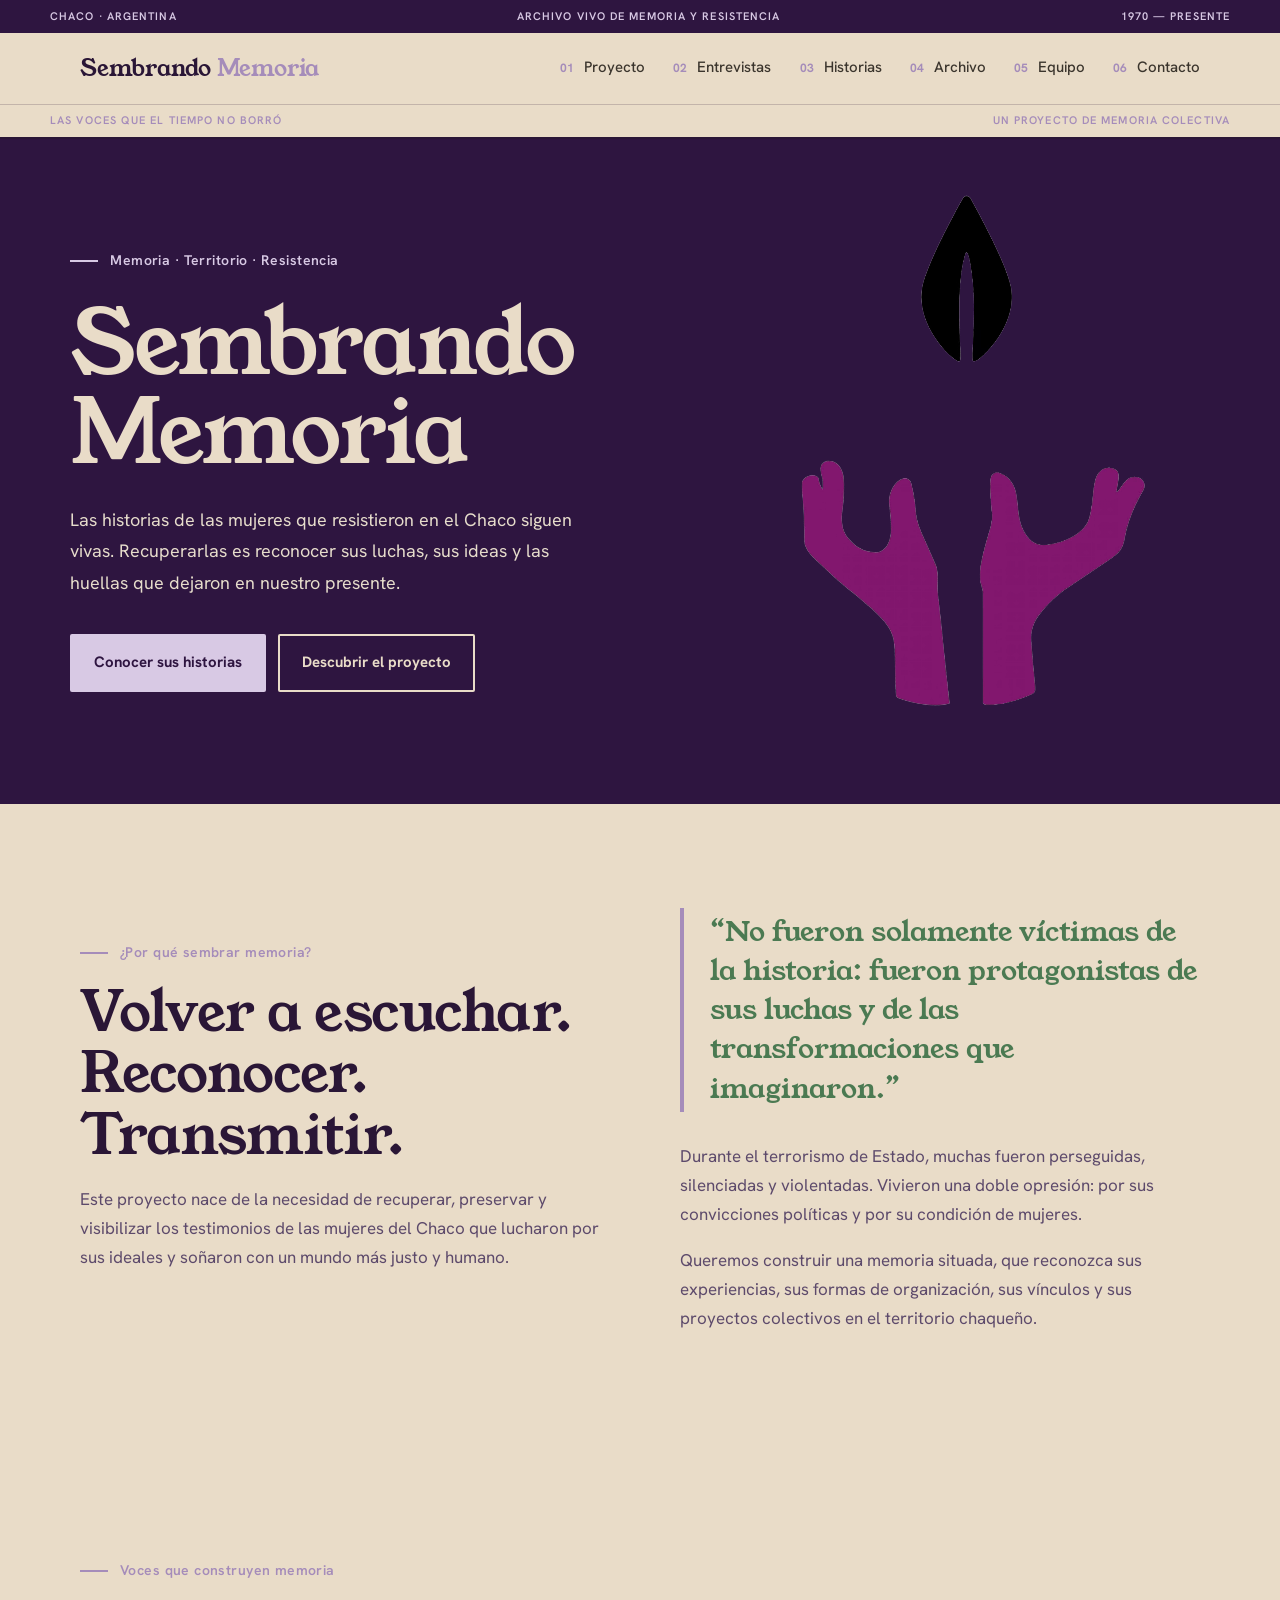
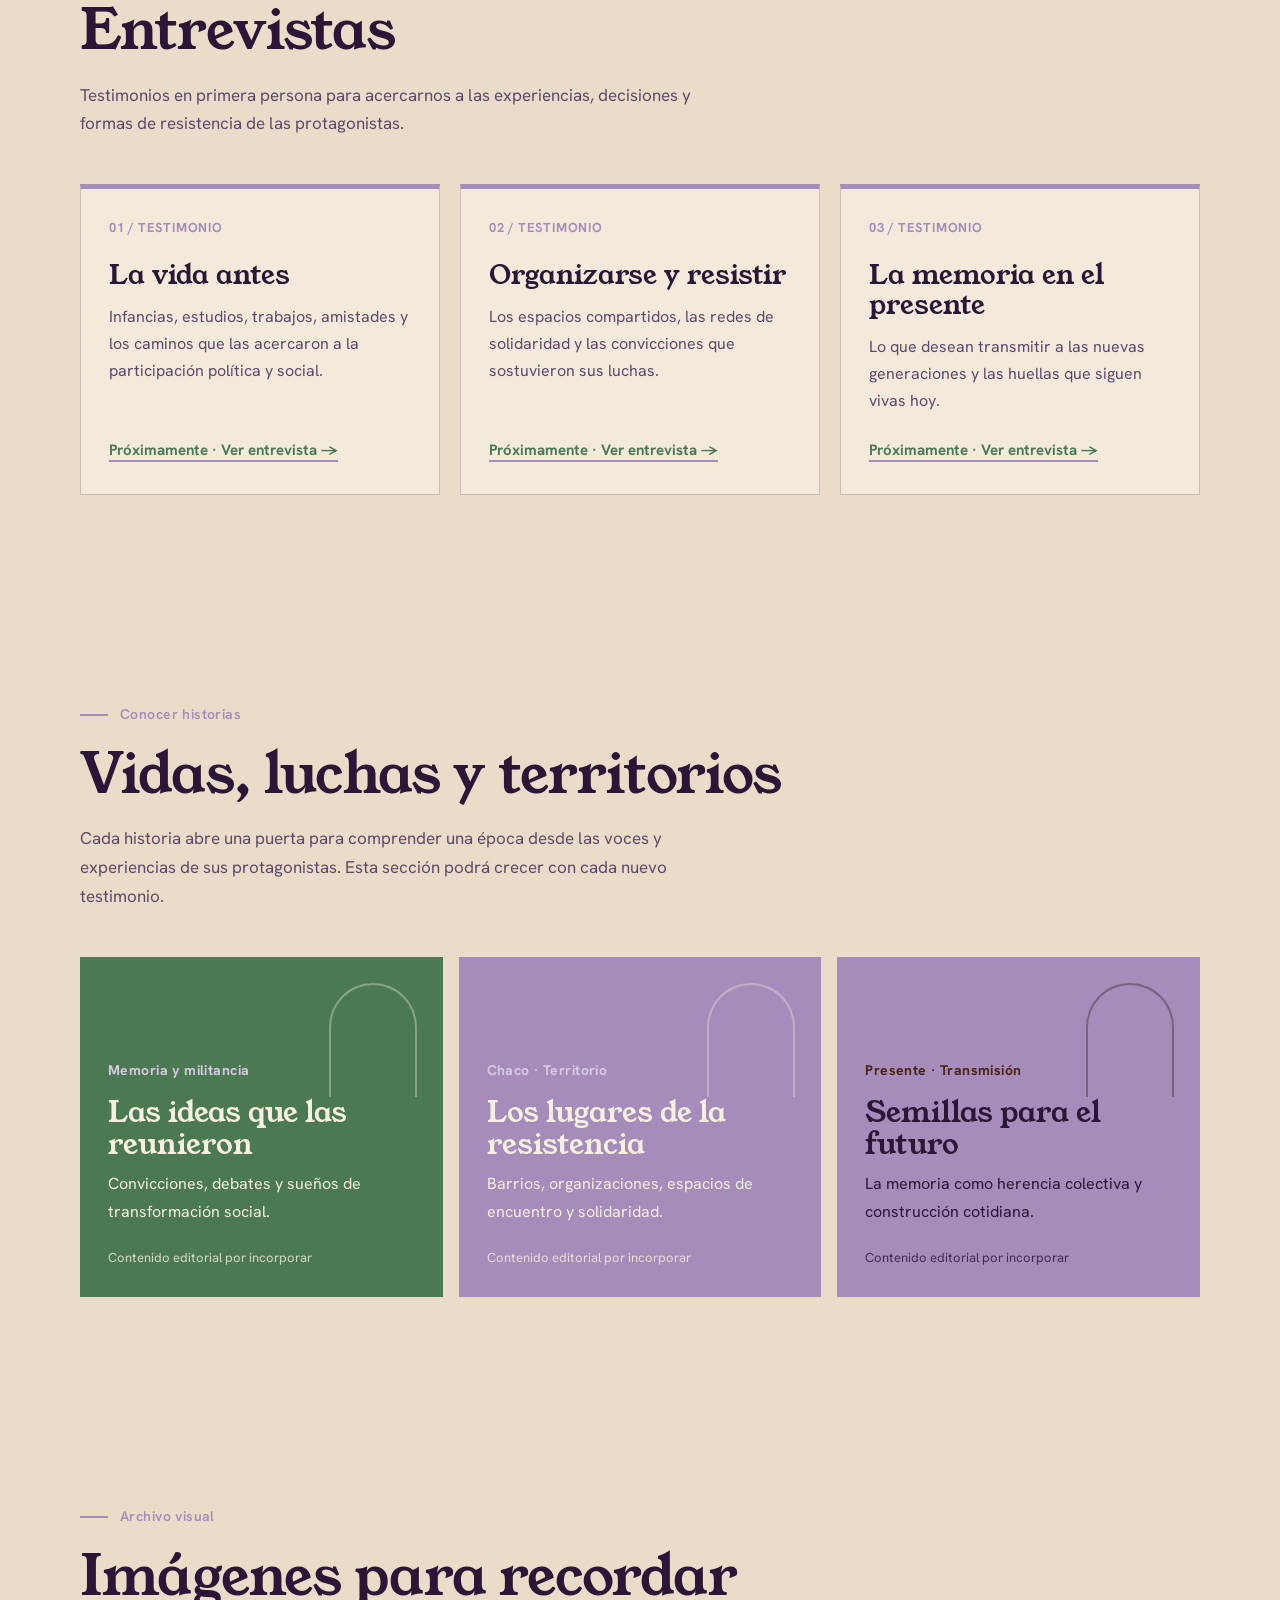
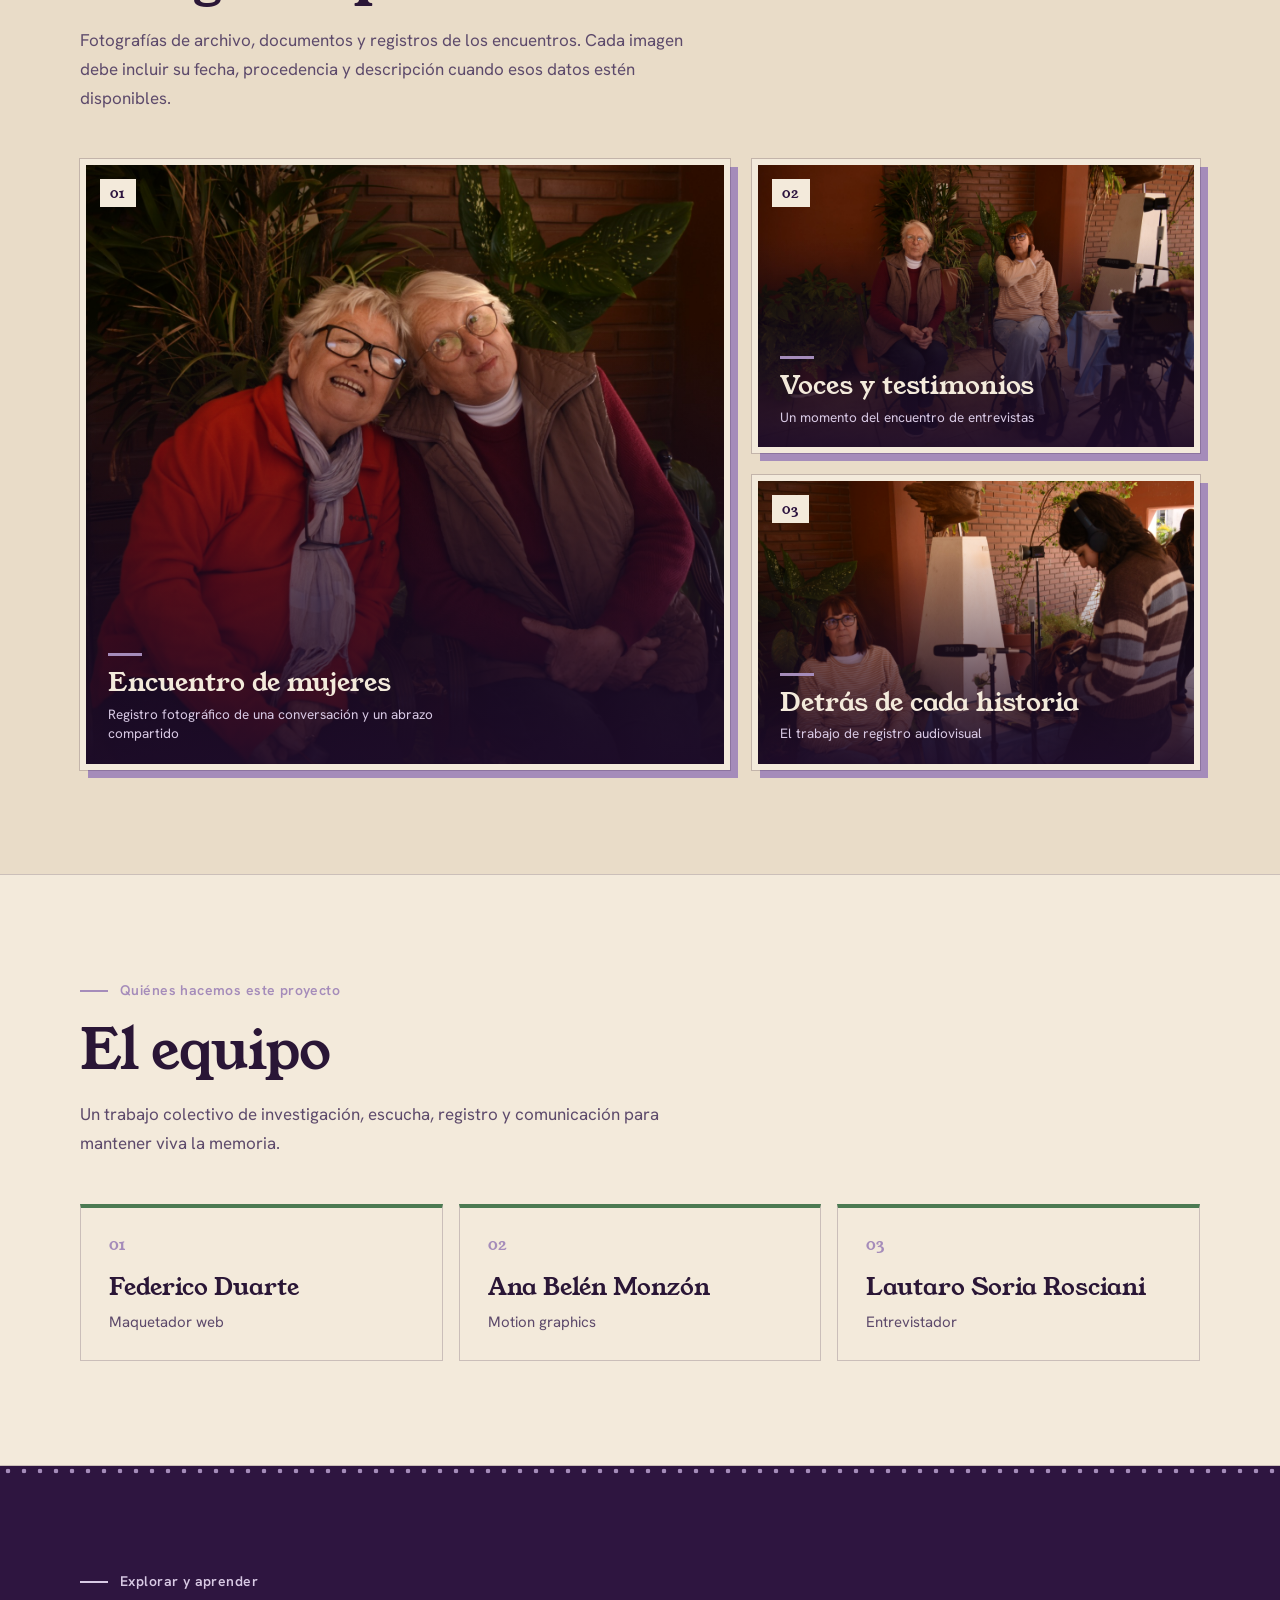
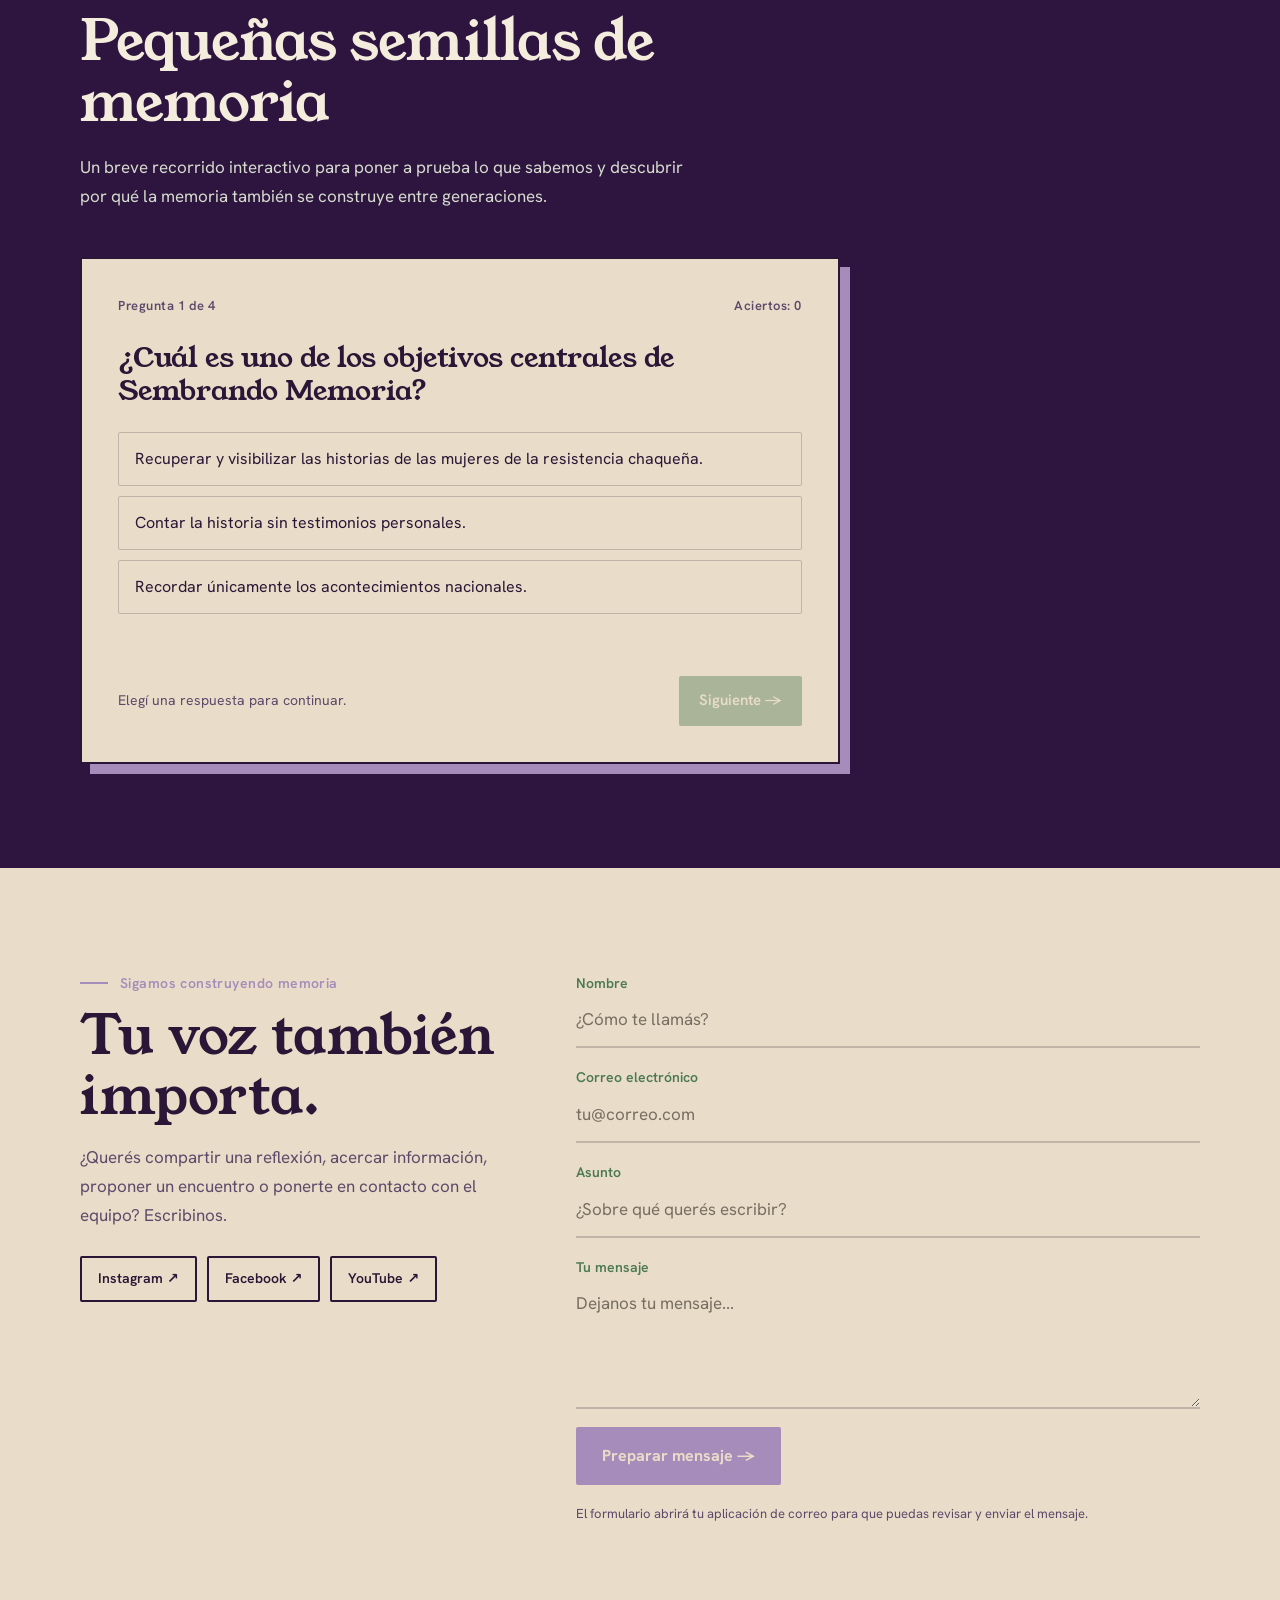
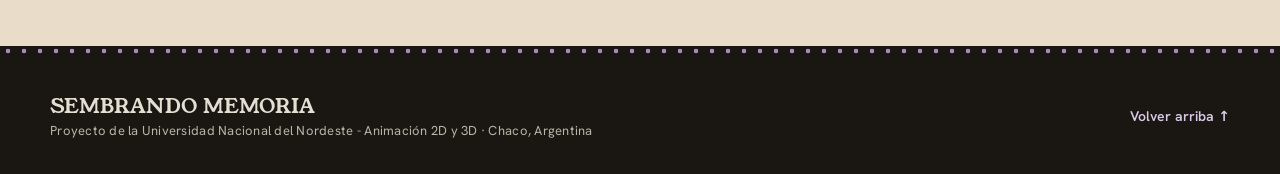
==== index.html @ f581a1e1 "Update and rename indexx.html to index.html" ====
<html lang="es">
<head>
  <meta charset="UTF-8">
  <meta name="viewport" content="width=device-width, initial-scale=1.0">
  <meta name="description" content="Sembrando Memoria: mujeres en la resistencia chaqueña. Un espacio para recuperar, preservar y compartir sus historias.">
  <title>Sembrando Memoria | Mujeres en la resistencia chaqueña</title>
  <style>
    @import url('https://fonts.googleapis.com/css2?family=Hanken+Grotesk:wght@400;500;600;700&family=Young+Serif&display=swap');
    :root{
      --papel:#e9dcc8;
      --papel2:#f3eadb;
      --violeta:#2e1540;
      --lila:#a58cba;
      --lila2:#d8c9e4;
      --verde:#4b7a52;
      --tinta:#2a1636;
      --suave:#5d4a6b;

      /* Variables de compatibilidad para el resto de los estilos */
      --paper:var(--papel);
      --paper-deep:var(--papel2);
      --white:var(--papel2);
      --ink:var(--tinta);
      --muted:var(--suave);
      --green:var(--verde);
      --green-dark:var(--violeta);
      --rust:var(--lila);
      --rust-dark:var(--violeta);
      --ochre:var(--lila);
      --ochre-light:var(--lila2);
      --line:rgba(42,22,54,.2);
      --serif:'Young Serif',Georgia,serif;
      --sans:'Hanken Grotesk',system-ui,-apple-system,'Segoe UI',sans-serif;
      --violet:var(--violeta);
      --seeds:radial-gradient(circle at 8px 5px,var(--lila) 0 2px,transparent 2.6px) 0 0/16px 10px repeat-x;
    }
    *{box-sizing:border-box}
    html{scroll-behavior:smooth;scroll-padding-top:140px}
    body{margin:0;background:var(--paper);color:var(--ink);font:17px/1.7 var(--sans);-webkit-font-smoothing:antialiased}
    a{color:inherit}
    button,input,textarea{font:inherit}
    ::selection{background:var(--ochre-light);color:var(--ink)}
    :focus-visible{outline:3px solid var(--rust);outline-offset:3px}
    .hero :focus-visible,.game :focus-visible,footer :focus-visible{outline-color:var(--ochre-light)}
    h1,h2,h3{font-family:var(--serif);font-weight:400;line-height:1.1;margin:0}

    /* Cabecera */
    .topbar{position:sticky;top:0;z-index:20;background:var(--paper);border-bottom:2px solid var(--ink)}
    .masthead-meta,.masthead-rule{display:flex;justify-content:space-between;gap:18px;font-size:11px;font-weight:600;letter-spacing:.1em;padding-inline:max(30px,calc((100% - 1180px)/2))}
    .masthead-meta{background:var(--green-dark);color:var(--ochre-light);padding-block:7px}
    .masthead-rule{color:var(--rust);padding-block:6px 7px;border-top:1px solid var(--line)}
    .nav{max-width:1180px;margin:auto;padding:16px 30px;display:flex;align-items:center;justify-content:space-between;gap:28px}
    .brand{display:flex;align-items:center;gap:14px;text-decoration:none}
    .brand-symbol{width:34px;height:34px;position:relative;display:block;border-bottom:2px solid var(--rust);flex:none}
    .brand-symbol i{position:absolute;display:block;width:2px;height:26px;background:var(--green);border-radius:2px;left:16px;bottom:0;transform-origin:bottom}
    .brand-symbol i:nth-child(1){transform:rotate(-38deg)}
    .brand-symbol i:nth-child(3){transform:rotate(38deg)}
    .brand-wordmark{font:400 23px var(--serif);letter-spacing:-.01em;white-space:nowrap}
    .brand-wordmark em{font-style:normal;color:var(--rust)}
    .brand-animation{display:block;object-fit:contain;flex:none;}
    .hero-title-row{display:flex;flex-direction:row;flex-wrap:nowrap;align-items:center;gap:clamp(18px,3vw,38px);width:max-content;max-width:100%;}
    .hero-title-row h1{margin:26px 0;flex:none;}
    /* En escritorio, la animación ocupa el espacio libre de la derecha de la portada. */
    .hero-title-row .brand-animation{position:absolute;right:clamp(35px,9vw,170px);top:50%;transform:translateY(-50%);height:min(88vh,700px);width:auto;max-width:40vw;object-fit:contain;flex:none;}
    .nav-links{display:flex;gap:clamp(14px,2.2vw,30px);align-items:center}
    .nav-links a{text-decoration:none;font-size:15px;font-weight:500;color:#3b352d;white-space:nowrap;padding:6px 0;border-bottom:2px solid transparent;transition:color .2s,border-color .2s}
    .nav-links a span{font-size:12px;font-weight:700;color:var(--rust);margin-right:6px}
    .nav-links a:hover{color:var(--rust);border-bottom-color:var(--rust)}
    .menu-toggle{display:none;border:2px solid var(--ink);background:transparent;padding:8px 14px;color:var(--ink);font-size:14px;font-weight:600;cursor:pointer}
    .menu-toggle span{font-size:16px;margin-left:8px}

    /* Portada */
    .hero{min-height:660px;display:flex;align-items:center;background:var(--green-dark);color:var(--paper);overflow:hidden}
    .hero-copy{position:relative;width:100%;max-width:none;margin:0;padding:110px clamp(30px,5.5vw,104px) 112px}
    .eyebrow{display:flex;align-items:center;gap:12px;font-size:14px;font-weight:600;letter-spacing:.03em;color:var(--ochre-light)}
    .eyebrow:before{content:"";width:28px;height:2px;background:currentColor;flex:none}
    h1{font-size:clamp(54px,7vw,100px);line-height:1;margin:26px 0;letter-spacing:-.02em}
    h1 span{color:inherit;font-style:normal}
    .hero-copy p{max-width:520px;color:#e6dccb;font-size:18px;line-height:1.75;margin:0}
    .actions{display:flex;gap:12px;flex-wrap:wrap;margin-top:36px}
    .btn{display:inline-flex;align-items:center;justify-content:center;text-decoration:none;padding:14px 22px;font-size:15px;font-weight:700;border:2px solid transparent;border-radius:2px;transition:background .2s,color .2s}
    .btn-light{background:var(--ochre-light);color:var(--green-dark)}
    .btn-light:hover{background:#d8c9e4}
    .btn-outline{border-color:var(--paper);color:var(--paper)}
    .btn-outline:hover{background:var(--paper);color:var(--green-dark)}
    
    
    
    
    
    
    
    @keyframes rise{from{opacity:0;transform:translateY(28px)}to{opacity:1;transform:none}}

    /* Secciones */
    .section{max-width:1180px;margin:auto;padding:104px 30px}
    .section-head{max-width:720px;margin-bottom:46px}
    .section-head h2{font-size:clamp(34px,4.4vw,56px);margin:16px 0 20px;letter-spacing:-.015em}
    .section-head p{color:var(--muted);margin:0;max-width:62ch}
    .intro-grid{display:grid;grid-template-columns:1fr 1fr;gap:80px;align-items:center}
    .intro-note{border-left:4px solid var(--rust);padding:4px 0 4px 26px;margin-bottom:30px;font:400 28px/1.4 var(--serif);color:var(--green)}
    .intro-text p{color:var(--muted);max-width:58ch;margin:0 0 18px}
    
    
    
    
    
    
    
    

    /* Entrevistas */
    .cards{display:grid;grid-template-columns:repeat(3,1fr);gap:20px}
    .card{background:var(--white);border:1px solid var(--line);border-top:5px solid var(--rust);padding:28px 28px 30px;min-height:290px;display:flex;flex-direction:column;transition:transform .2s,box-shadow .2s}
    .card:hover{transform:translate(-3px,-3px);box-shadow:6px 6px 0 var(--green)}
    .card-number{font-size:13px;font-weight:700;letter-spacing:.06em;color:var(--rust)}
    .card h3{font-size:27px;margin:22px 0 12px}
    .card p{font-size:16px;color:var(--muted);margin:0 0 24px}
    .card a{margin-top:auto;font-size:15px;font-weight:700;color:var(--green);text-decoration:underline;text-decoration-thickness:2px;text-underline-offset:5px;text-decoration-color:var(--ochre)}

    /* Historias */
    .story-grid{display:grid;grid-template-columns:repeat(3,1fr);gap:16px}
    .story{background:var(--green);color:#f7f0e0;min-height:340px;display:flex;flex-direction:column;justify-content:flex-end;padding:28px;position:relative;overflow:hidden}
    .story:before{content:"";position:absolute;top:26px;right:26px;width:84px;height:112px;border:2px solid rgba(250,240,215,.35);border-bottom:0;border-radius:999px 999px 0 0}
    .story:nth-child(2){background:var(--rust)}
    .story:nth-child(3){background:var(--ochre);color:var(--ink)}
    .story:nth-child(3):before{border-color:rgba(34,28,23,.35)}
    .story .tag{font-size:14px;font-weight:700;letter-spacing:.03em;color:var(--ochre-light)}
    .story:nth-child(3) .tag{color:#4a2410}
    .story h3{font-size:29px;margin:14px 0 10px;position:relative}
    .story p{font-size:16px;margin:0;position:relative;color:inherit}
    .story .placeholder{font-size:13px;opacity:.8;margin-top:22px;position:relative}

    /* Archivo visual */
    .gallery{display:grid;grid-template-columns:1.45fr 1fr;grid-auto-rows:clamp(210px,23vw,300px);gap:22px}
    .photo{position:relative;overflow:hidden;margin:0;min-width:0;background:var(--violeta);color:var(--papel2);
      border:6px solid var(--papel2);outline:1px solid var(--line);box-shadow:8px 8px 0 var(--lila);
      transition:transform .3s ease,box-shadow .3s ease}
    .photo:first-child{grid-row:span 2}
    .photo:hover{transform:translate(-3px,-3px);box-shadow:11px 11px 0 var(--lila)}
    .photo img{position:absolute;inset:0;width:100%;height:100%;display:block;object-fit:cover;object-position:50% 35%;
      transition:transform .7s cubic-bezier(.2,.7,.2,1);filter:saturate(.95) contrast(1.02)}
    .photo:first-child img{object-position:50% 28%}
    .photo:hover img{transform:scale(1.05)}
    .photo:before{content:attr(data-n);position:absolute;top:14px;left:14px;z-index:2;font:400 14px/1 var(--serif);
      letter-spacing:.06em;color:var(--violeta);background:var(--papel2);padding:7px 10px}
    .photo:after{content:"";position:absolute;inset:auto 0 0 0;height:75%;pointer-events:none;
      background:linear-gradient(to top,rgba(30,12,42,.92) 0%,rgba(30,12,42,.55) 45%,transparent 100%)}
    .photo figcaption{position:absolute;inset:auto 0 0 0;z-index:2;padding:22px 22px 20px;background:none;color:var(--papel2)}
    .photo b{font:400 clamp(19px,2vw,26px)/1.15 var(--serif);display:block;text-wrap:balance}
    .photo small{display:block;font-size:13.5px;line-height:1.45;margin-top:7px;color:var(--lila2);max-width:46ch}
    .photo figcaption:before{content:"";display:block;width:34px;height:3px;background:var(--lila);margin-bottom:12px;transition:width .3s}
    .photo:hover figcaption:before{width:64px}

    /* Equipo */
    .team{background:var(--paper-deep);border-block:1px solid var(--line)}
    .team-photos{display:grid;grid-template-columns:repeat(3,minmax(0,1fr));gap:14px;margin:30px 0 24px}
    .team-photo{margin:0;min-width:0;position:relative;overflow:hidden;background:var(--violet)}
    .team-photo img{display:block;width:100%;height:clamp(190px,23vw,310px);object-fit:cover;object-position:center}
    .team-photo figcaption{padding:12px 14px;background:var(--violeta);color:var(--papel2);font:400 18px/1.2 var(--serif)}
    .team-grid{display:grid;grid-template-columns:repeat(3,minmax(0,1fr));gap:16px}
    .person{background:var(--white);padding:25px 28px;border:1px solid var(--line);border-top:4px solid var(--green)}
    .person-number{display:block;color:var(--lila);font:400 16px var(--serif);margin-bottom:18px}
    .person h3{font-size:clamp(20px,2vw,24px);line-height:1.15;margin:0 0 8px}
    .person p{font-size:15px;color:var(--muted);margin:0}

    /* Juego */
    .game{background:var(--green-dark);color:#f4ecdc;position:relative}
    .game:before{content:"";position:absolute;left:0;right:0;top:0;height:10px;background:var(--seeds)}
    .game .section-head p{color:#d6dccd}
    .quiz{max-width:760px;background:var(--paper);color:var(--ink);padding:36px;margin-top:34px;border:2px solid var(--ink);box-shadow:10px 10px 0 var(--ochre)}
    .quiz-top{display:flex;justify-content:space-between;gap:12px;color:var(--muted);font-size:13px;font-weight:600;letter-spacing:.04em}
    .quiz h3{font-size:28px;line-height:1.2;margin:24px 0}
    .answers{display:grid;gap:10px}
    .answer{padding:14px 16px;border:1.5px solid var(--line);border-radius:2px;background:transparent;text-align:left;cursor:pointer;color:var(--ink);font-size:16px;line-height:1.5;transition:background .15s,border-color .15s}
    .answer:hover:not(:disabled){border-color:var(--green);background:#d8c9e4}
    .answer:disabled{cursor:default;color:var(--ink)}
    .answer.correct{border-color:#4b7a52;background:#d8c9e4}
    .answer.wrong{border-color:var(--rust);background:#e9dcc8}
    .feedback{min-height:30px;margin:16px 0;color:var(--green);font-size:15px;font-weight:600}
    .quiz-controls{display:flex;justify-content:space-between;align-items:center;gap:12px}
    .quiz-controls span{font-size:14px;color:var(--muted)}
    .quiz-controls button{border:0;border-radius:2px;background:var(--green);color:var(--paper);padding:12px 20px;cursor:pointer;font-size:15px;font-weight:600;transition:background .2s}
    .quiz-controls button:hover:not(:disabled){background:var(--green-dark)}
    .quiz-controls button:disabled{opacity:.4;cursor:not-allowed}

    /* Contacto */
    .contact-grid{display:grid;grid-template-columns:.8fr 1.2fr;gap:80px}
    .contact-info p{color:var(--muted)}
    .contact-info p[style]{font-size:14px!important}
    .socials{display:flex;gap:10px;flex-wrap:wrap;margin-top:26px}
    .socials a{border:2px solid var(--ink);border-radius:2px;padding:9px 16px;text-decoration:none;font-size:14px;font-weight:600;transition:background .2s,color .2s}
    .socials a:hover{background:var(--ink);color:var(--paper)}
    form{display:grid;gap:18px}
    label{font-size:14px;font-weight:600;color:var(--green)}
    input,textarea{width:100%;border:0;border-bottom:2px solid var(--line);background:transparent;padding:10px 0 12px;color:var(--ink);font-size:17px;transition:border-color .2s}
    input::placeholder,textarea::placeholder{color:#766e60}
    input:focus,textarea:focus{border-color:var(--rust)}
    textarea{min-height:130px;resize:vertical}
    form button{justify-self:start;border:0;border-radius:2px;background:var(--rust);color:var(--paper);padding:15px 26px;font-size:16px;font-weight:700;cursor:pointer;transition:background .2s}
    form button:hover{background:var(--rust-dark)}
    .form-hint{font-size:13px;color:var(--muted);margin:0}

    /* Pie */
    footer{position:relative;background:#1a1612;color:#e4dfd2;padding:46px 30px 32px}
    footer:before{content:"";position:absolute;left:0;right:0;top:0;height:10px;background:var(--seeds)}
    .footer-inner{max-width:1180px;margin:auto;display:flex;justify-content:space-between;gap:20px;align-items:center}
    footer strong{font:400 20px var(--serif);letter-spacing:.02em}
    footer small{font-size:13px;letter-spacing:.02em;color:#b9b4a6}
    .backtop{color:var(--ochre-light);text-decoration:none;font-size:14px;font-weight:600}
    .backtop:hover{text-decoration:underline;text-underline-offset:4px}

    @media(max-width:980px){
      .nav-links{gap:14px}.nav-links a{font-size:14px}.brand-wordmark{font-size:20px}
      .masthead-meta,.masthead-rule{font-size:10px}
    }
    @media(max-width:800px){
      .nav-links{display:none;position:absolute;top:100%;left:0;right:0;background:var(--paper);padding:20px 30px 26px;border-bottom:2px solid var(--ink);flex-direction:column;align-items:flex-start;gap:16px}
      .nav-links.open{display:flex}.menu-toggle{display:block}
      .hero{grid-template-columns:1fr}.hero-copy{padding:76px 30px 56px}.hero-title-row{gap:14px}.hero-title-row h1{font-size:clamp(48px,10vw,76px)}.hero-title-row .brand-animation{position:static;transform:none;height:clamp(92px,22vw,145px);max-width:78px}
      .intro-grid,.contact-grid{grid-template-columns:1fr;gap:34px}
      .cards,.story-grid,.team-grid{grid-template-columns:1fr 1fr}
      .team-photos{grid-template-columns:repeat(3,minmax(0,1fr));gap:8px}.team-photo img{height:190px}
      .gallery{grid-template-columns:1fr 1fr;grid-auto-rows:clamp(190px,34vw,260px);gap:16px}.photo:first-child{grid-column:span 2;grid-row:span 1;}.photo:first-child{height:clamp(240px,52vw,380px)}
    }
    @media(max-width:560px){
      body{font-size:16px}
      .masthead-meta,.masthead-rule{padding-inline:18px}
      .masthead-meta span:nth-child(2),.masthead-rule span:last-child{display:none}
      .nav{padding:14px 18px}.nav-links{padding:20px 18px 24px}.brand-wordmark{font-size:19px}.hero-title-row{gap:10px}.hero-title-row h1{font-size:clamp(42px,10vw,58px)}.hero-title-row .brand-animation{position:static;transform:none;height:100px;max-width:58px}
      .section{padding:72px 20px}.cards,.story-grid,.team-grid{grid-template-columns:1fr}
      .team-photos{grid-template-columns:1fr;gap:14px}.team-photo img{height:auto;max-height:340px;aspect-ratio:4/3}
      .card{min-height:0}
      .hero-copy{padding:60px 22px 48px}.hero-copy p{font-size:16px}
      .gallery{grid-template-columns:1fr;grid-auto-rows:auto;gap:18px}.photo,.photo:first-child{grid-column:auto;grid-row:auto;height:auto;aspect-ratio:4/3;box-shadow:6px 6px 0 var(--lila)}.photo figcaption{padding:18px 16px 16px}
      
      .quiz{padding:24px;box-shadow:6px 6px 0 var(--ochre)}.quiz h3{font-size:23px}
      .footer-inner{align-items:flex-start;flex-direction:column}
    }
    @media(prefers-reduced-motion:reduce){
      html{scroll-behavior:auto}
      *{animation:none!important;transition:none!important}
    }
  </style>
</head>
<body>
  <header class="topbar">
    <div class="masthead-meta">
      <span>CHACO · ARGENTINA</span>
      <span>ARCHIVO VIVO DE MEMORIA Y RESISTENCIA</span>
      <span>1970 — PRESENTE</span>
    </div>
    <nav class="nav" aria-label="Navegación principal">
      <a class="brand" href="#inicio" aria-label="Sembrando Memoria, inicio">
        <span class="brand-wordmark">Sembrando <em>Memoria</em></span>
      </a>
      <button class="menu-toggle" id="menuToggle" aria-expanded="false" aria-label="Abrir menú">Índice <span>＋</span></button>
      <div class="nav-links" id="navLinks">
        <a href="#proyecto"><span>01</span> Proyecto</a>
        <a href="#entrevistas"><span>02</span> Entrevistas</a>
        <a href="#historias"><span>03</span> Historias</a>
        <a href="#archivo"><span>04</span> Archivo</a>
        <a href="#equipo"><span>05</span> Equipo</a>
        <a href="#contacto"><span>06</span> Contacto</a>
      </div>
    </nav>
    <div class="masthead-rule"><span>LAS VOCES QUE EL TIEMPO NO BORRÓ</span><span>UN PROYECTO DE MEMORIA COLECTIVA</span></div>
  </header>

  <main>
    <section class="hero" id="inicio">
      <div class="hero-copy">
        <div class="eyebrow">Memoria · Territorio · Resistencia</div>
        <div class="hero-title-row"><h1>Sembrando<br><span>Memoria</span></h1><video class="brand-animation" autoplay muted playsinline preload="auto" aria-label="Animación del logo de Sembrando Memoria">
          <source src="[data-uri]" type="video/webm">
        </video></div>
        <p>Las historias de las mujeres que resistieron en el Chaco siguen vivas. Recuperarlas es reconocer sus luchas, sus ideas y las huellas que dejaron en nuestro presente.</p>
        <div class="actions"><a class="btn btn-light" href="#historias">Conocer sus historias</a><a class="btn btn-outline" href="#proyecto">Descubrir el proyecto</a></div>
      </div>
      </section>

    <section class="section" id="proyecto">
      <div class="intro-grid">
        <div class="section-head">
          <div class="eyebrow" style="color:var(--rust)">¿Por qué sembrar memoria?</div>
          <h2>Volver a escuchar. Reconocer. Transmitir.</h2>
          <p>Este proyecto nace de la necesidad de recuperar, preservar y visibilizar los testimonios de las mujeres del Chaco que lucharon por sus ideales y soñaron con un mundo más justo y humano.</p>
        </div>
        <div class="intro-text">
          <div class="intro-note">“No fueron solamente víctimas de la historia: fueron protagonistas de sus luchas y de las transformaciones que imaginaron.”</div>
          <p>Durante el terrorismo de Estado, muchas fueron perseguidas, silenciadas y violentadas. Vivieron una doble opresión: por sus convicciones políticas y por su condición de mujeres.</p>
          <p>Queremos construir una memoria situada, que reconozca sus experiencias, sus formas de organización, sus vínculos y sus proyectos colectivos en el territorio chaqueño.</p>
        </div>
      </div>
    </section>

    <section class="section" id="entrevistas">
      <div class="section-head"><div class="eyebrow" style="color:var(--rust)">Voces que construyen memoria</div><h2>Entrevistas</h2><p>Testimonios en primera persona para acercarnos a las experiencias, decisiones y formas de resistencia de las protagonistas.</p></div>
      <div class="cards">
        <article class="card"><span class="card-number">01 / TESTIMONIO</span><h3>La vida antes</h3><p>Infancias, estudios, trabajos, amistades y los caminos que las acercaron a la participación política y social.</p><a href="#contacto">Próximamente · Ver entrevista →</a></article>
        <article class="card"><span class="card-number">02 / TESTIMONIO</span><h3>Organizarse y resistir</h3><p>Los espacios compartidos, las redes de solidaridad y las convicciones que sostuvieron sus luchas.</p><a href="#contacto">Próximamente · Ver entrevista →</a></article>
        <article class="card"><span class="card-number">03 / TESTIMONIO</span><h3>La memoria en el presente</h3><p>Lo que desean transmitir a las nuevas generaciones y las huellas que siguen vivas hoy.</p><a href="#contacto">Próximamente · Ver entrevista →</a></article>
      </div>
    </section>

    <section class="section" id="historias">
      <div class="section-head"><div class="eyebrow" style="color:var(--rust)">Conocer historias</div><h2>Vidas, luchas y territorios</h2><p>Cada historia abre una puerta para comprender una época desde las voces y experiencias de sus protagonistas. Esta sección podrá crecer con cada nuevo testimonio.</p></div>
      <div class="story-grid">
        <article class="story"><span class="tag">Memoria y militancia</span><h3>Las ideas que las reunieron</h3><p>Convicciones, debates y sueños de transformación social.</p><span class="placeholder">Contenido editorial por incorporar</span></article>
        <article class="story"><span class="tag">Chaco · Territorio</span><h3>Los lugares de la resistencia</h3><p>Barrios, organizaciones, espacios de encuentro y solidaridad.</p><span class="placeholder">Contenido editorial por incorporar</span></article>
        <article class="story"><span class="tag">Presente · Transmisión</span><h3>Semillas para el futuro</h3><p>La memoria como herencia colectiva y construcción cotidiana.</p><span class="placeholder">Contenido editorial por incorporar</span></article>
      </div>
    </section>

    <section class="section" id="archivo">
      <div class="section-head"><div class="eyebrow" style="color:var(--rust)">Archivo visual</div><h2>Imágenes para recordar</h2><p>Fotografías de archivo, documentos y registros de los encuentros. Cada imagen debe incluir su fecha, procedencia y descripción cuando esos datos estén disponibles.</p></div>
      <div class="gallery">
        <figure class="photo" data-n="01">
          <img src="[data-uri]" alt="Encuentro de mujeres">
          <figcaption><b>Encuentro de mujeres</b><small>Registro fotográfico de una conversación y un abrazo compartido</small></figcaption>
        </figure>
        <figure class="photo" data-n="02">
          <img src="[data-uri]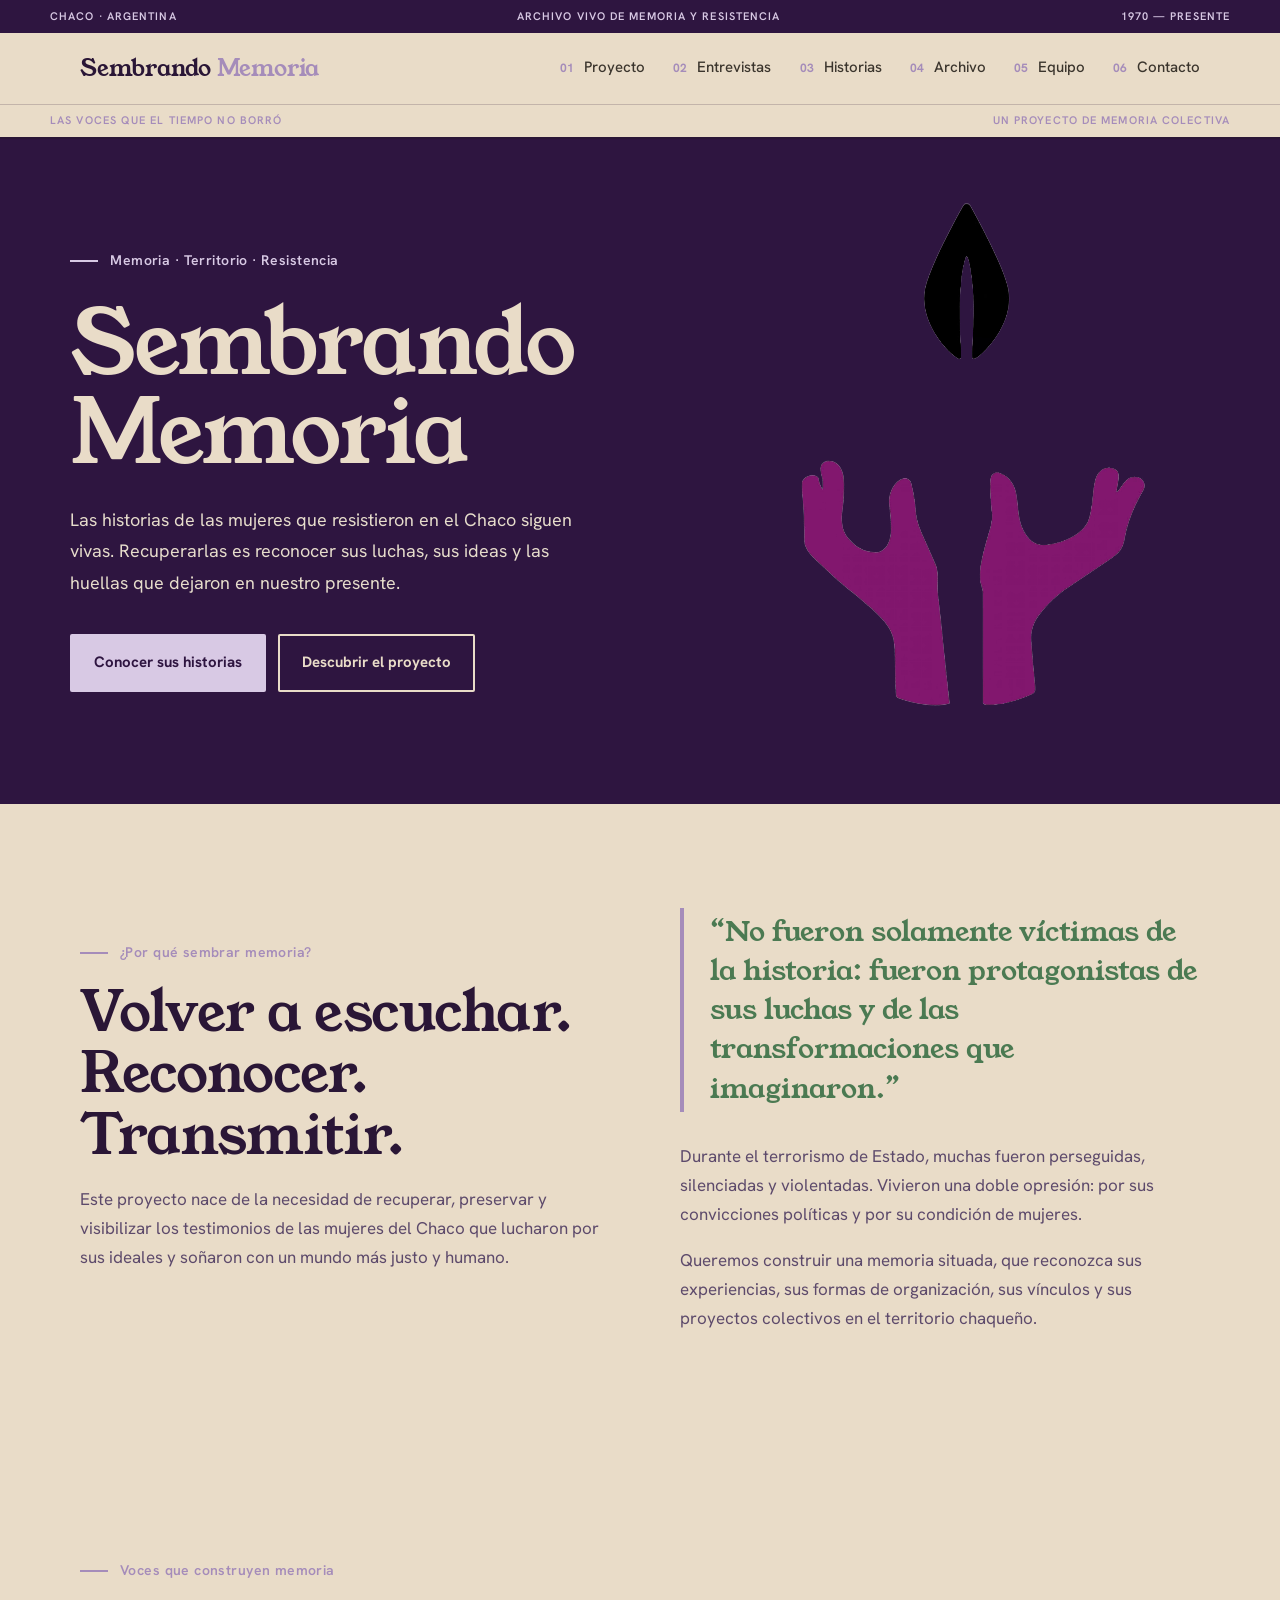
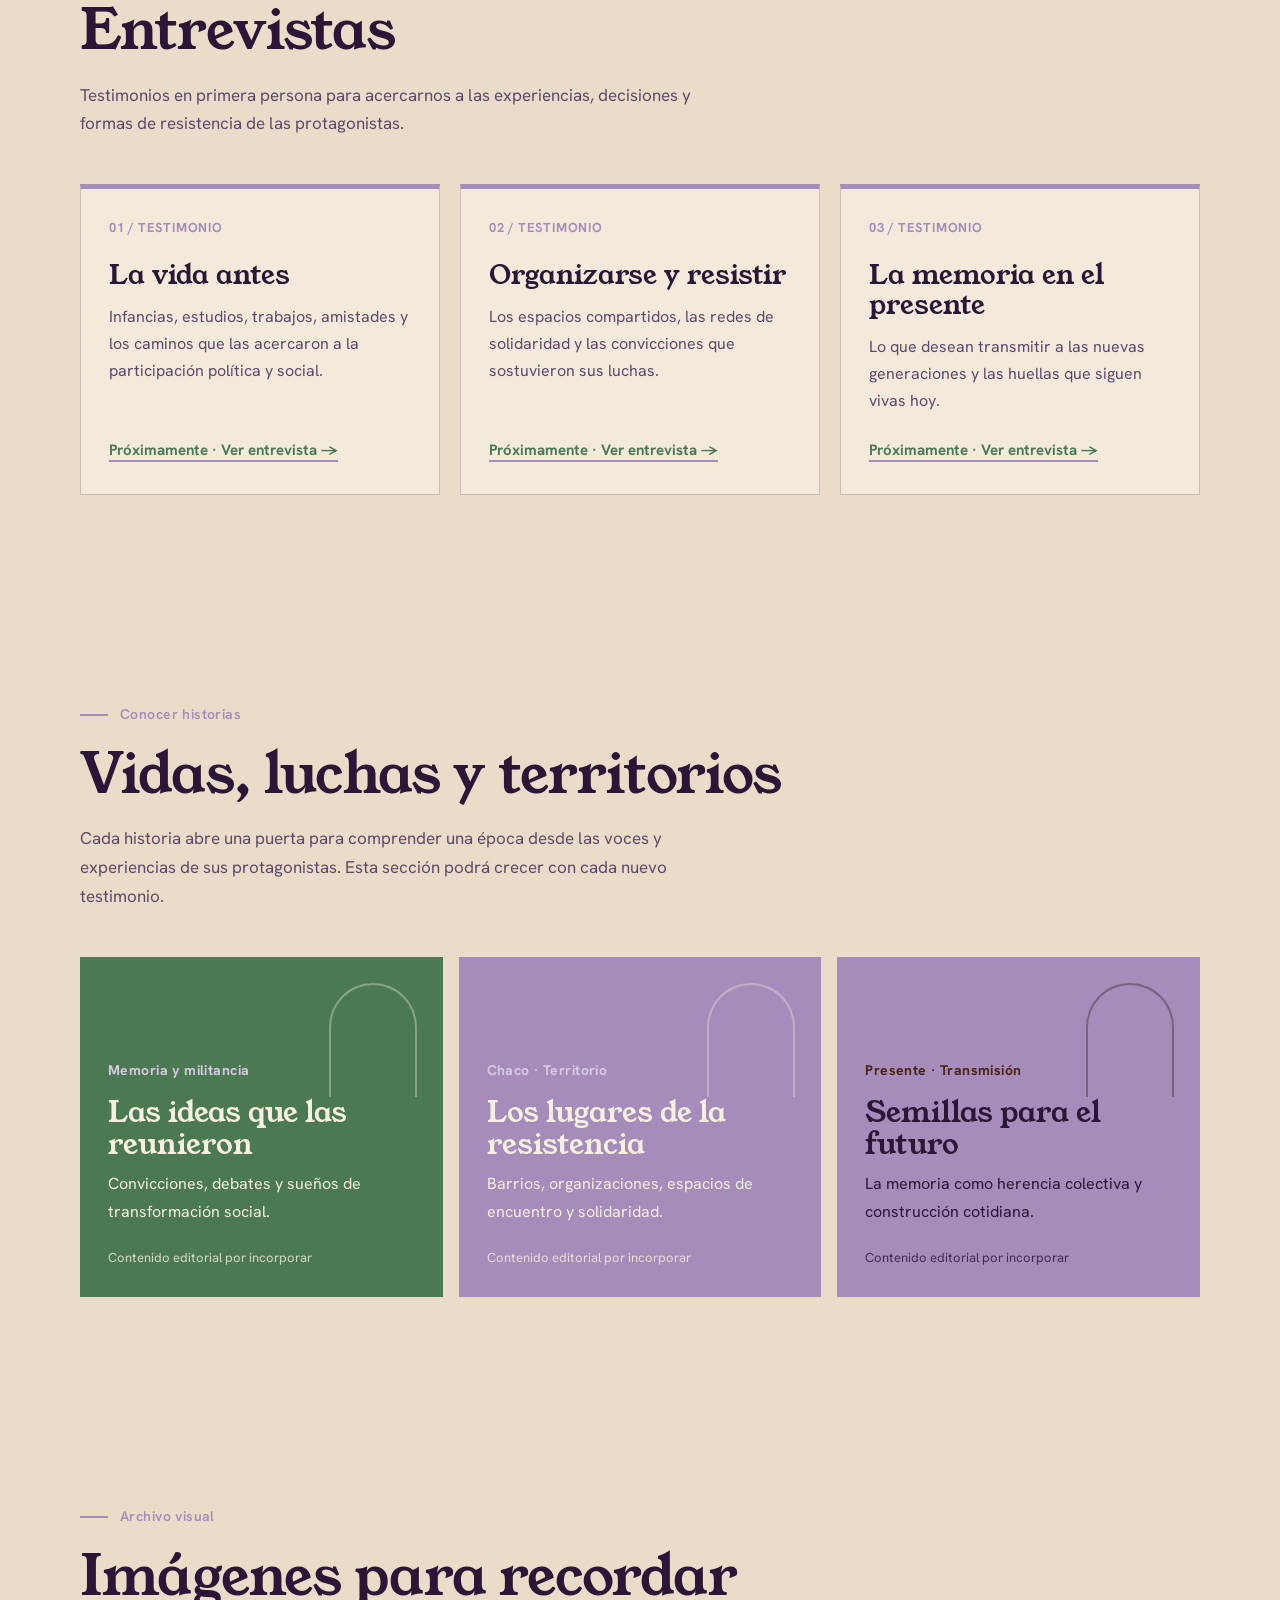
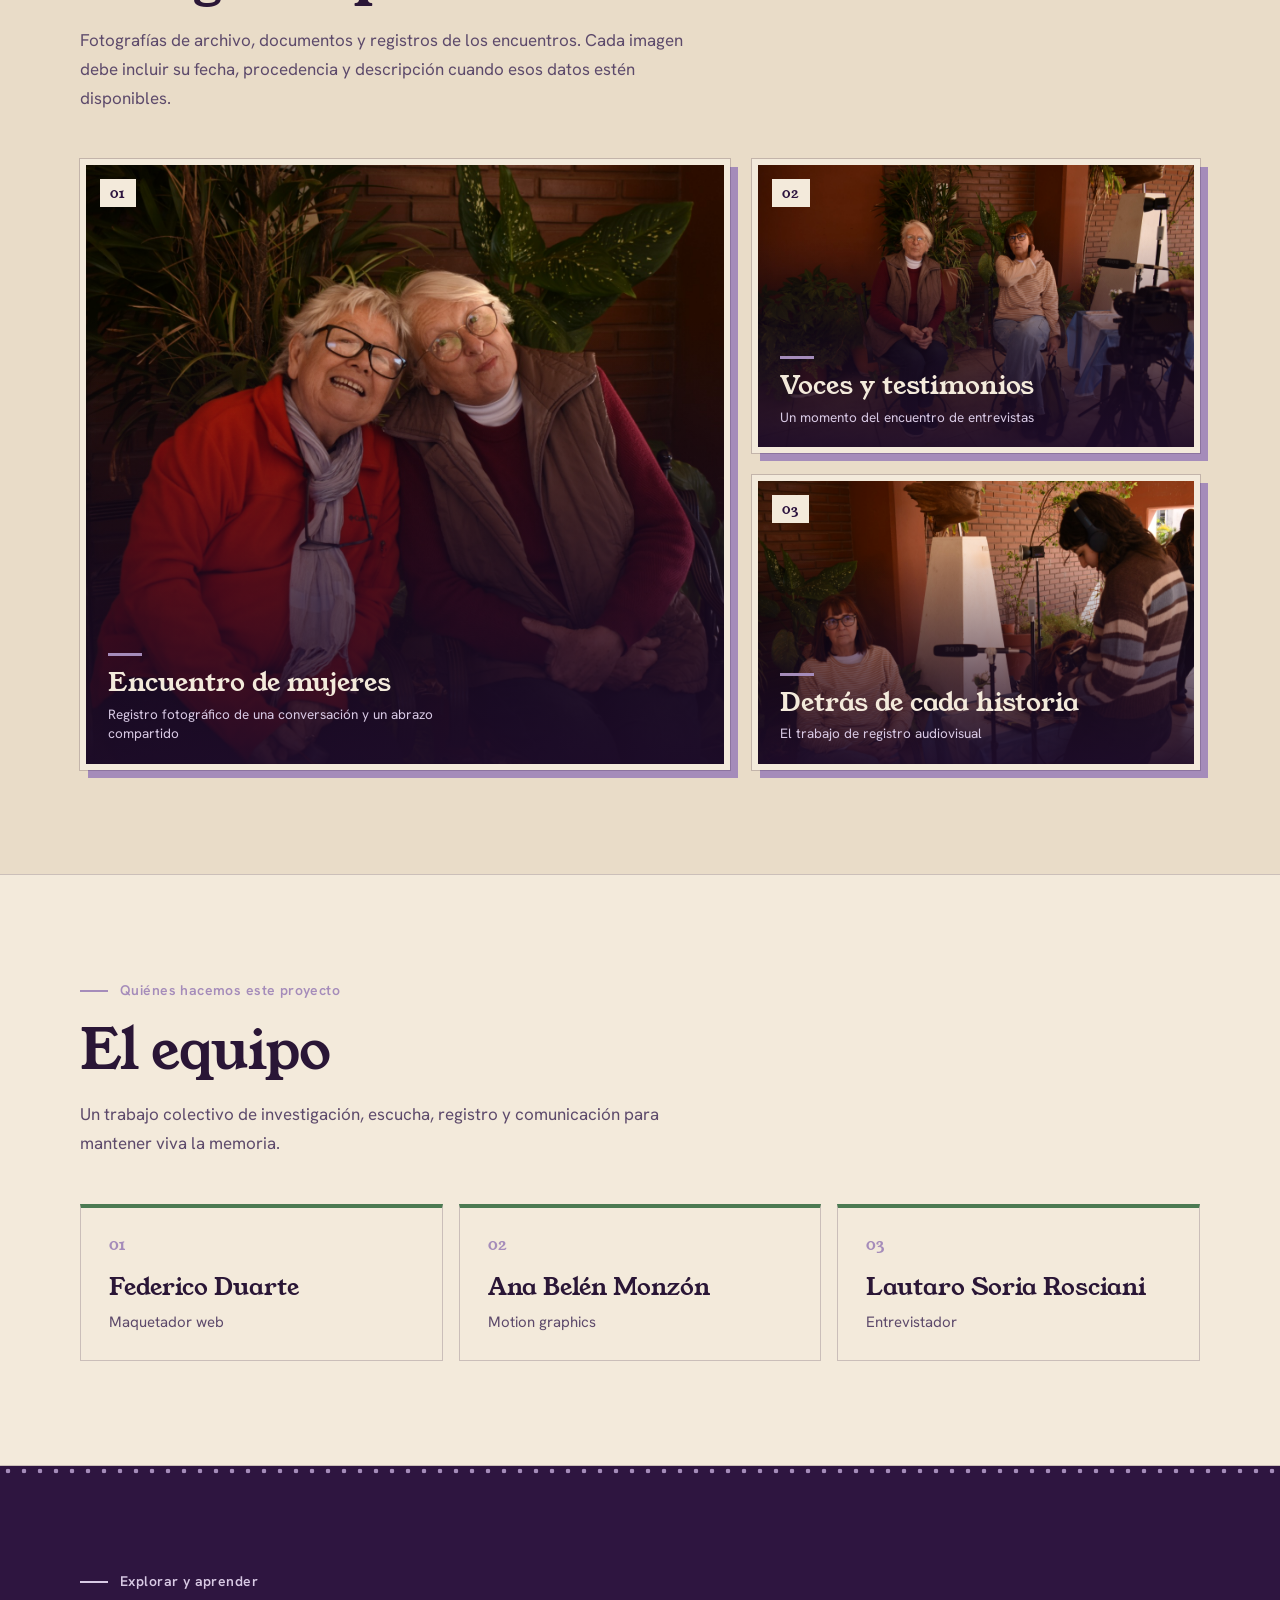
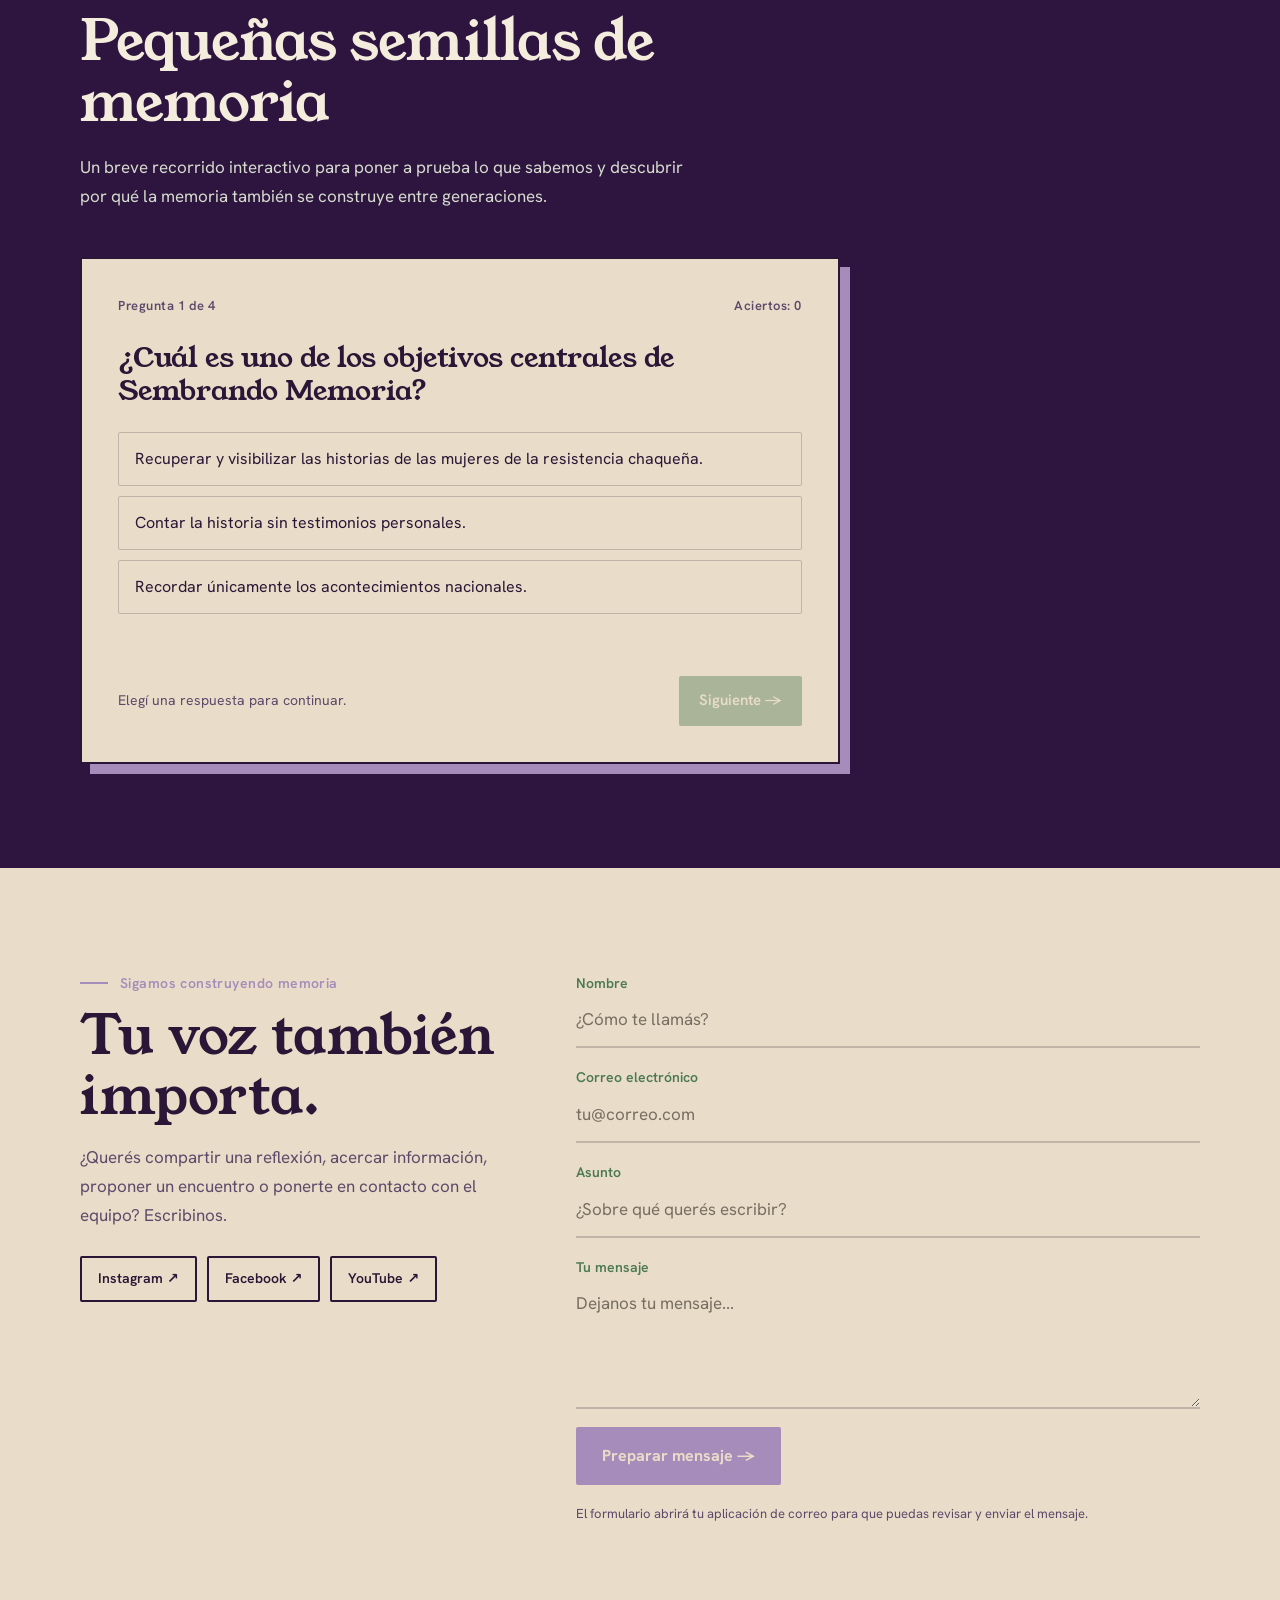
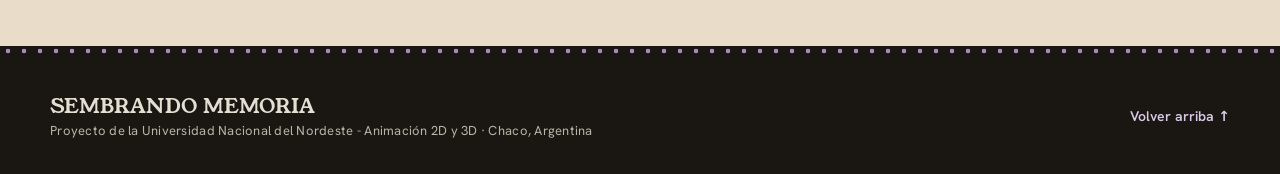
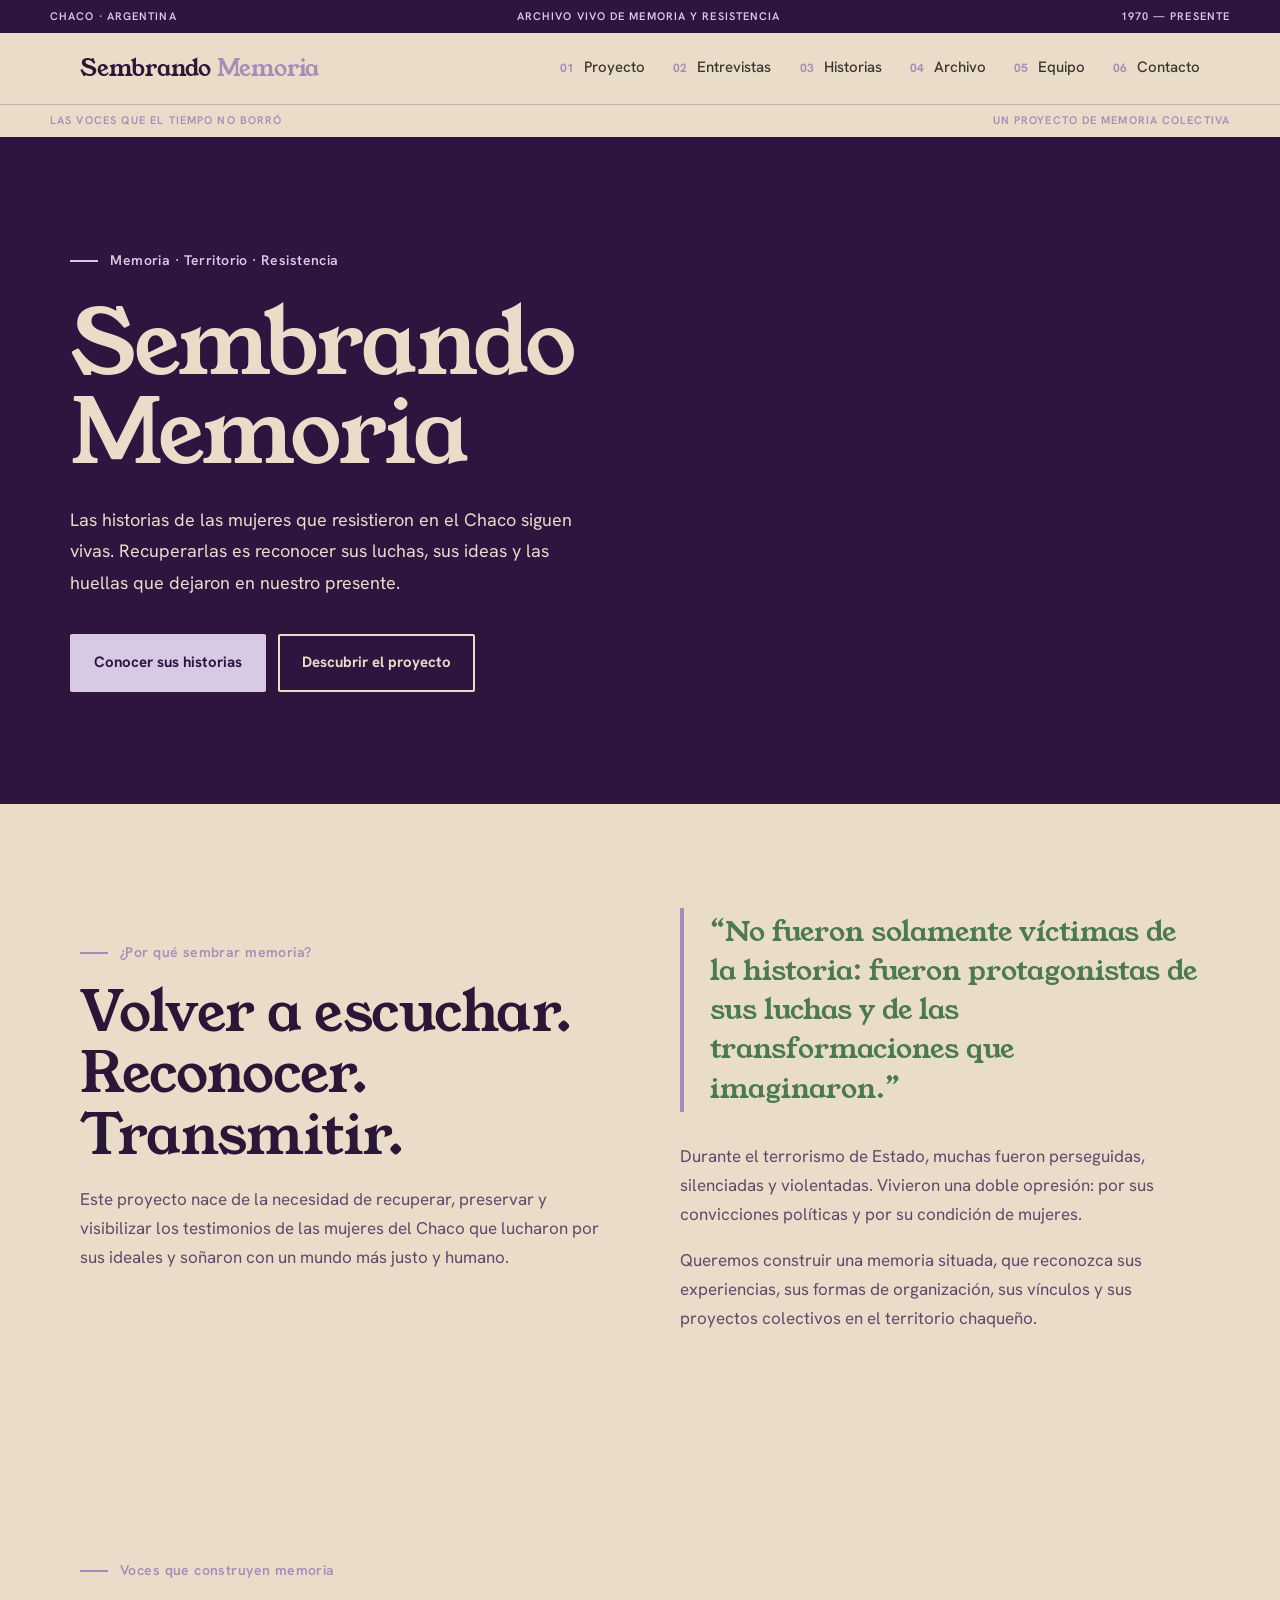
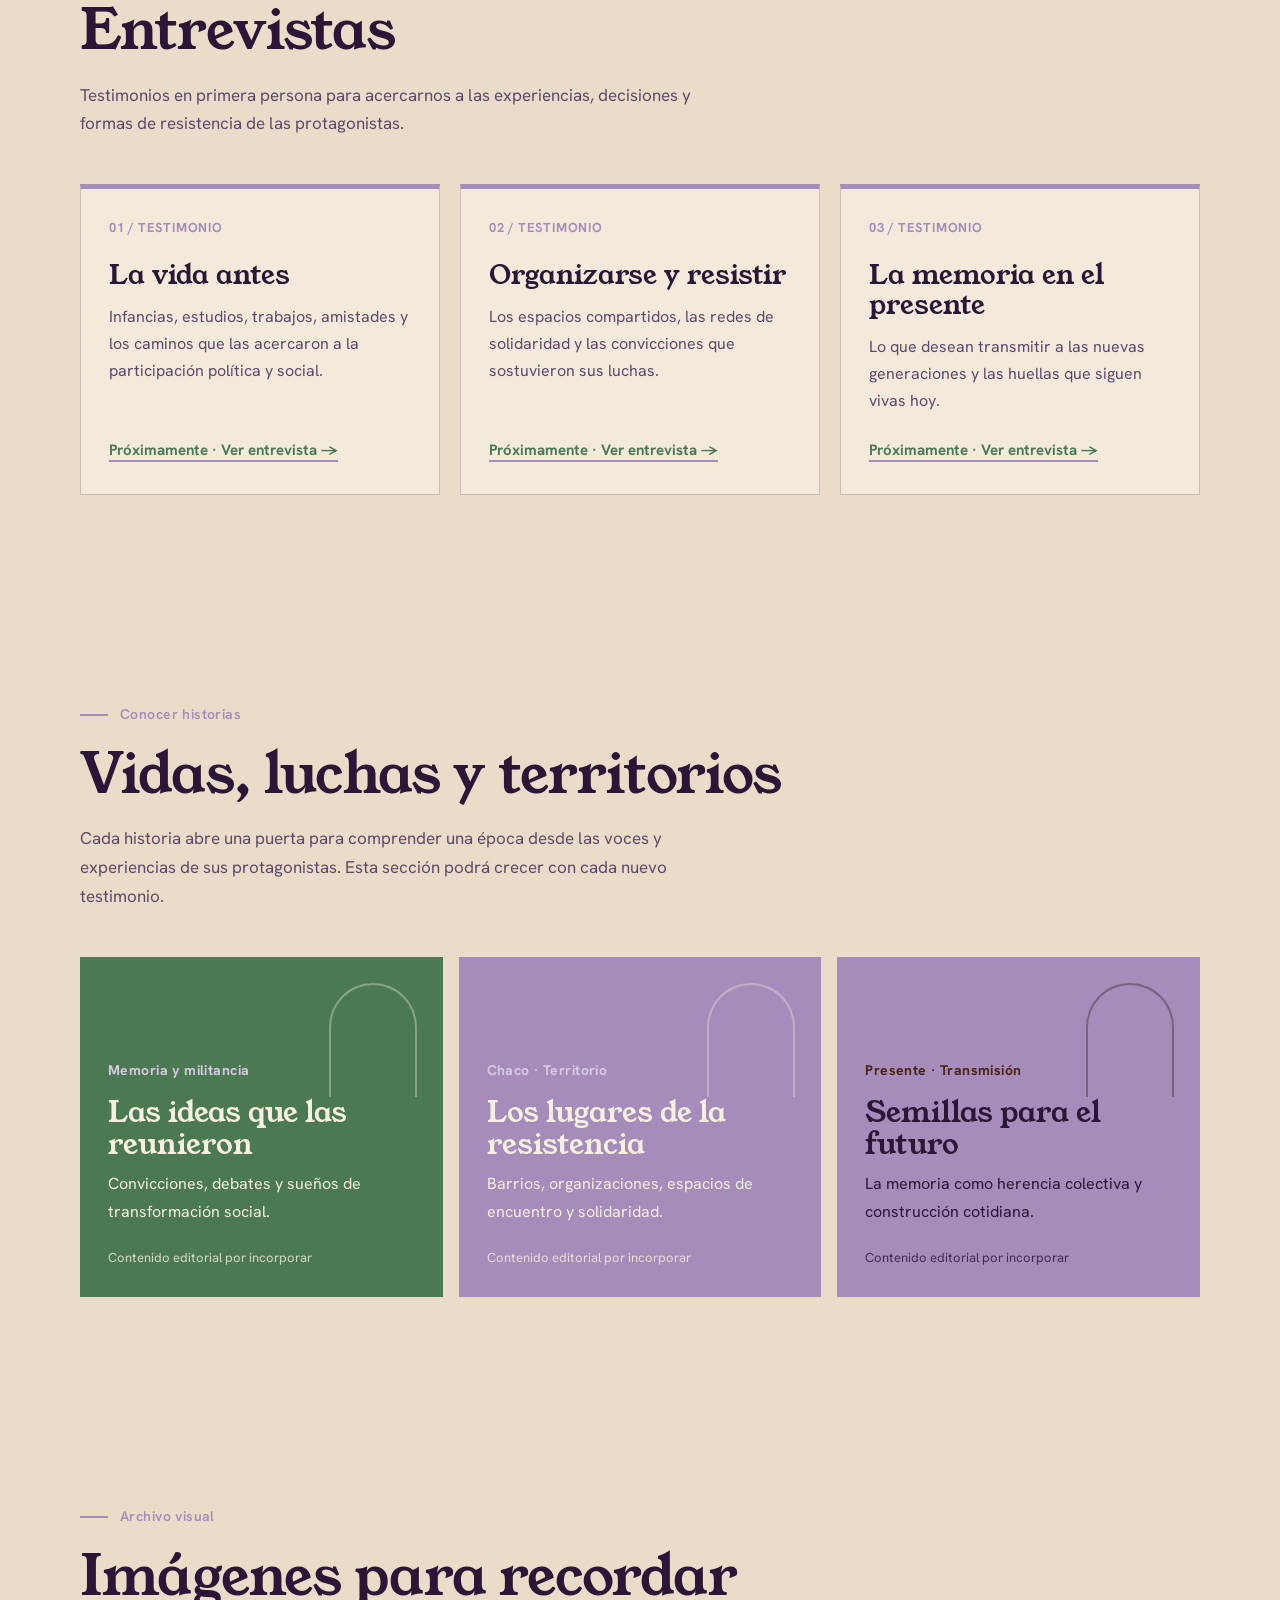
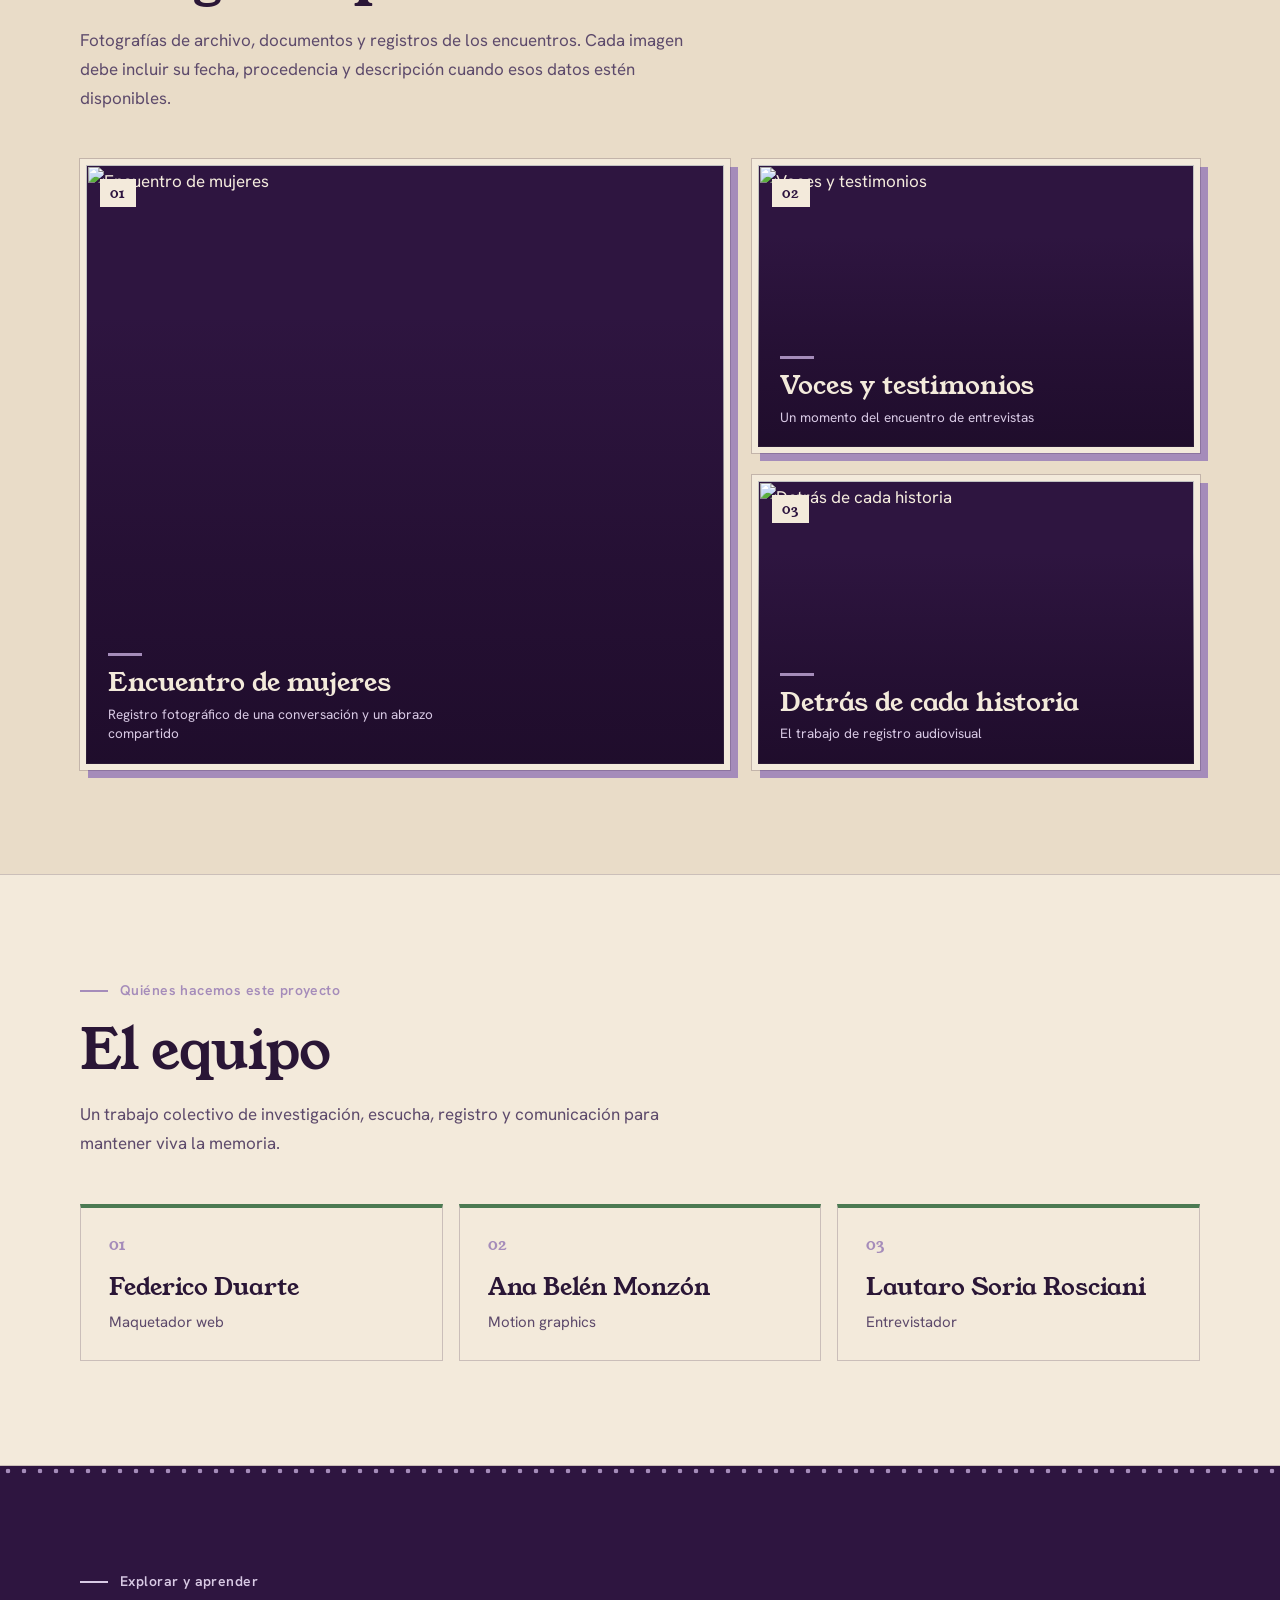
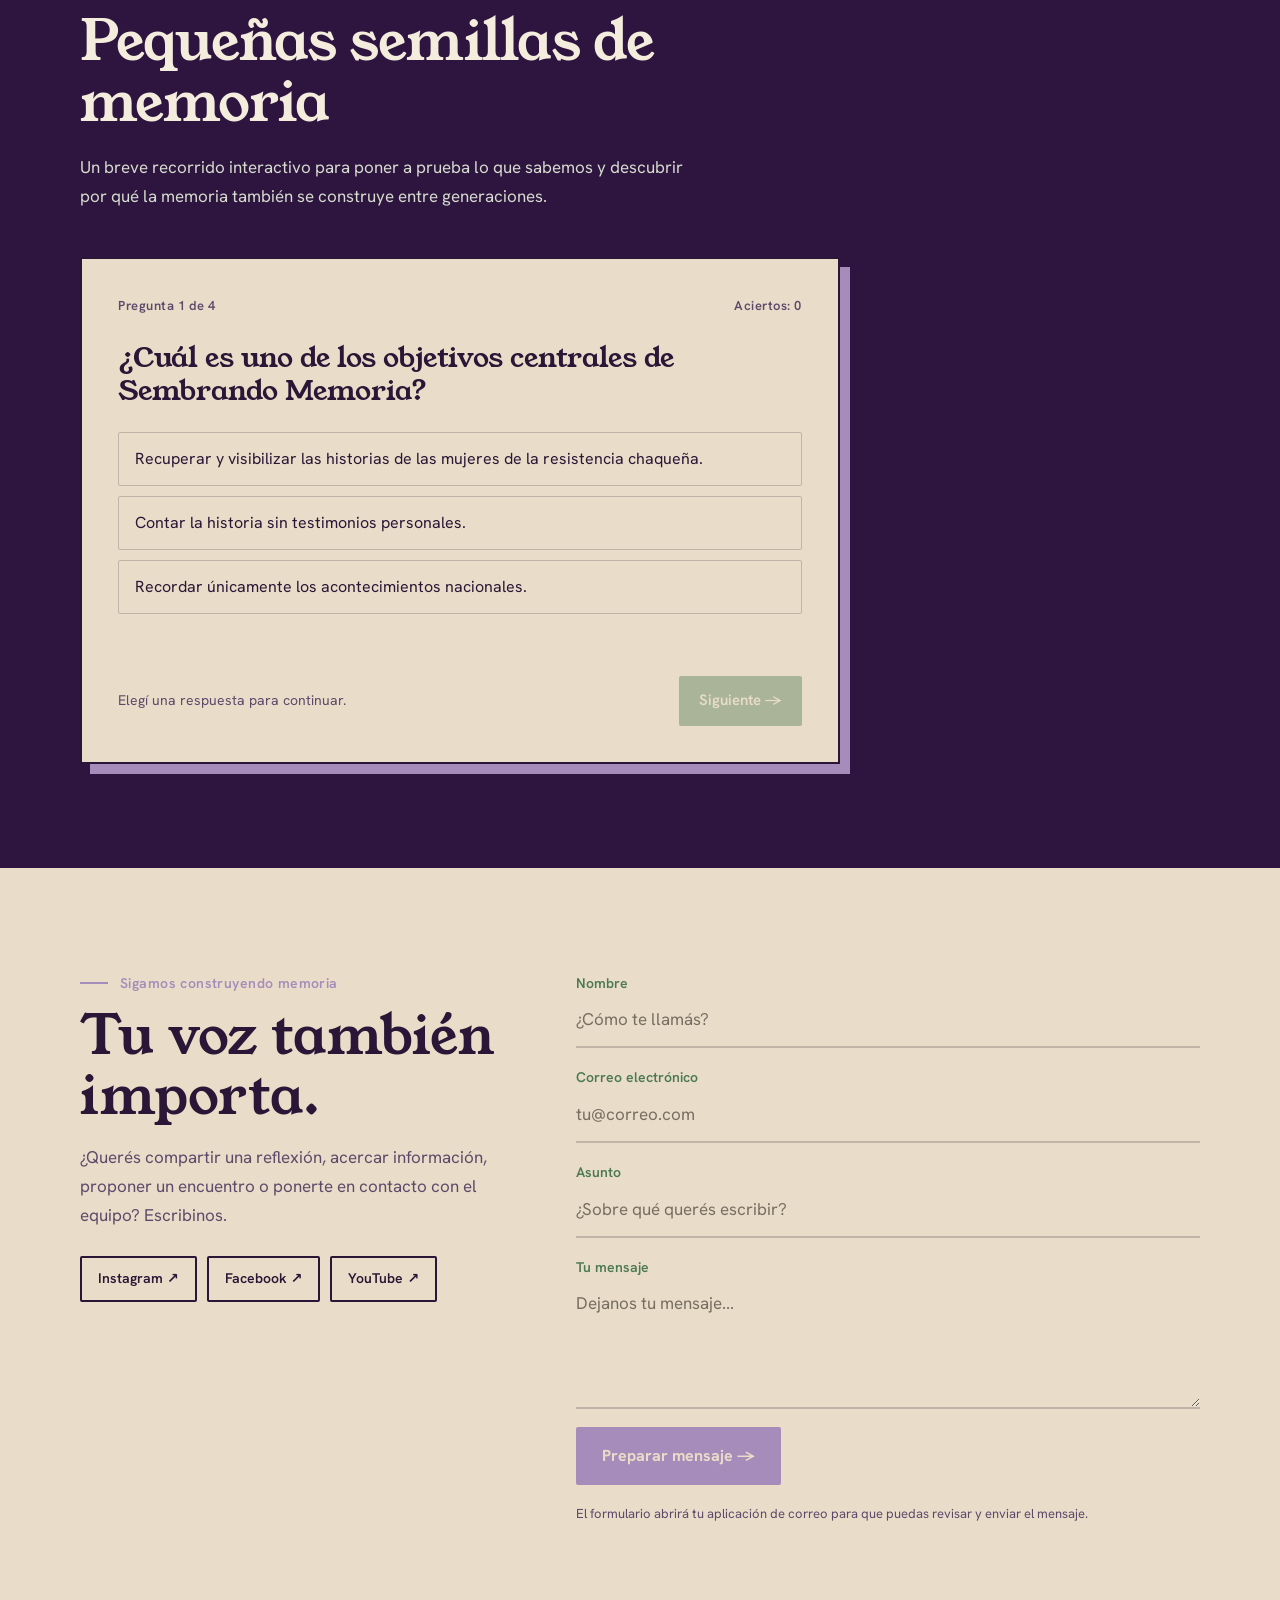
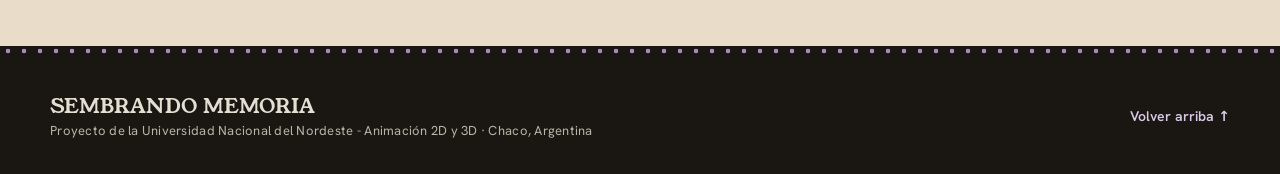
